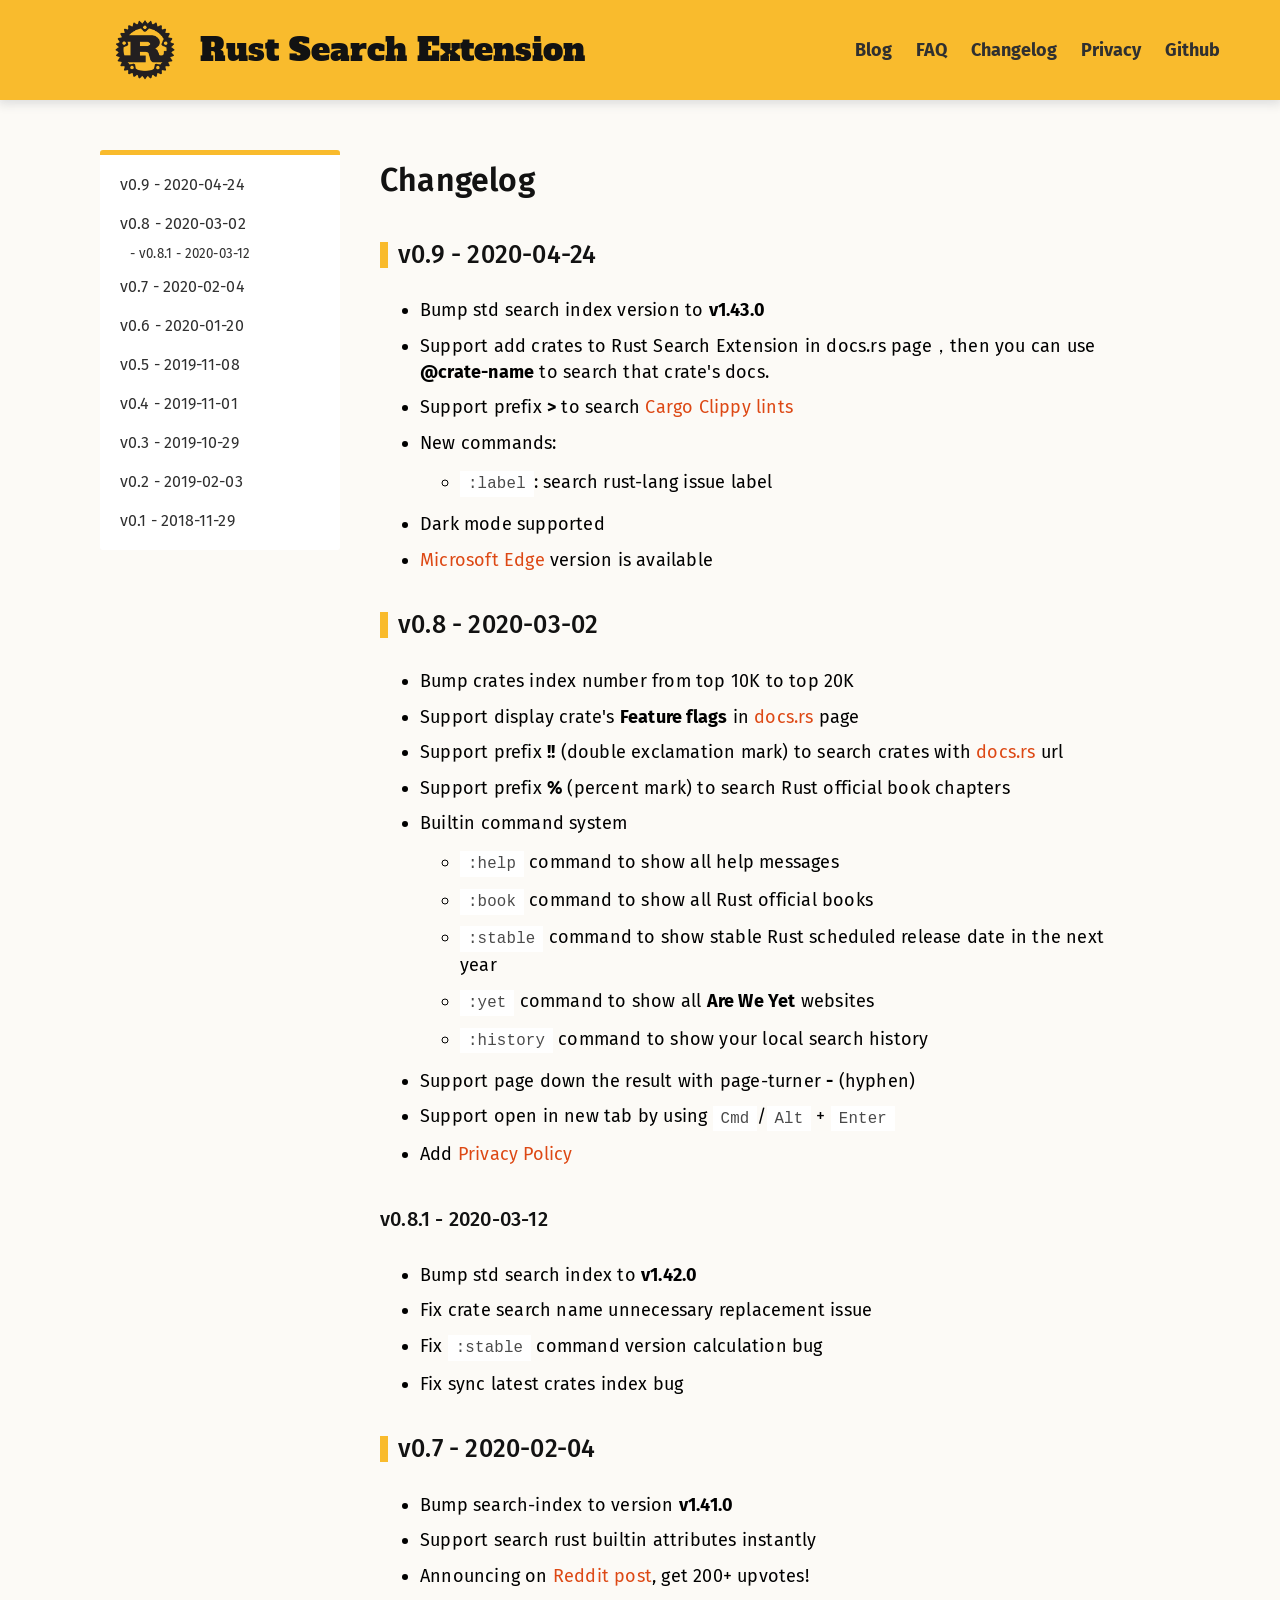
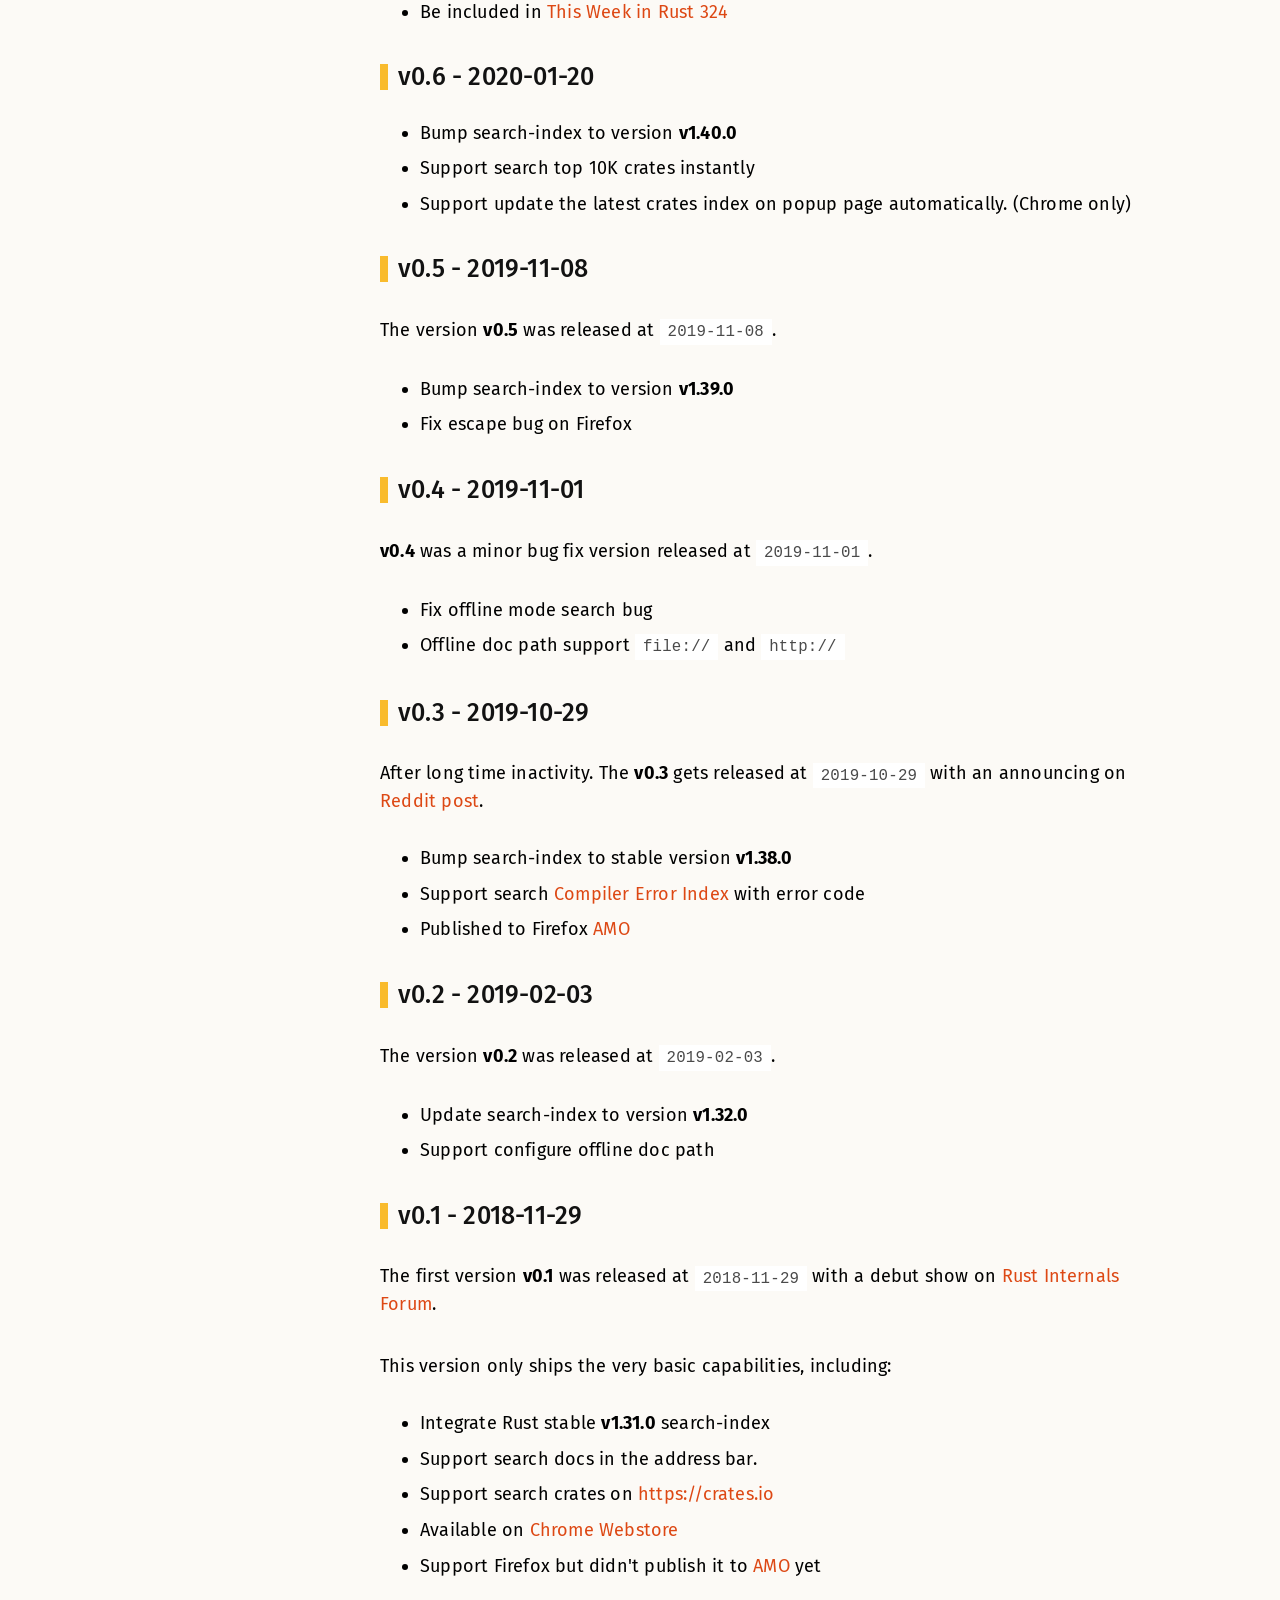
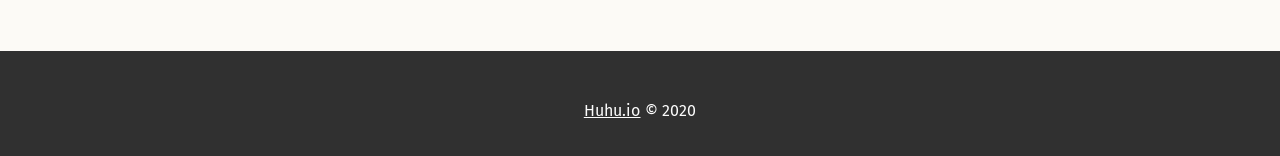
==== changelog/index.html @ d98b853d "Upload latest crates index" ====
<!DOCTYPE html>
<html lang="en">
<head>
    <meta charset="UTF-8">
    <title>Changelog | Rust Search Extension - The ultimate search extension for Rust </title>
    <meta name="viewport" content="width=device-width, initial-scale=1, shrink-to-fit=no">
    <meta name="theme-color" content="#F9BB2D">
    <meta name="description"
          content="Rust Search Extension is a handy browser plugin to help you search Rust docs, crates, builtin attributes, books and error codes, etc instantly.">
    <meta name="keywords"
          content="rust, rust-lang, chrome extension, firefox extension, docs, rust docs, crates, rust attributes, rust books, rust error codes, search">
    <link href="https://fonts.googleapis.com/css?family=Alfa+Slab+One&display=swap" rel="stylesheet">
    <link href="https://fonts.googleapis.com/css?family=Fira+Sans:400,500,600&display=swap" rel="stylesheet">
    <link rel="stylesheet" href="&#x2F;index.css">
</head>
<body>

<header class="box-shadow">
    

<a href="&#x2F;">
    <div class="logo">
        <img src="&#x2F;logo.png" alt="rust-search-extension-logo">
        Rust Search Extension
    </div>
</a>

<nav>
    <a class="nav-item subtitle-text" href="https://blog.huhu.io">Blog</a>
    
    <a class="nav-item subtitle-text" href="&#x2F;faq&#x2F;">FAQ</a>
    
    <a class="nav-item subtitle-text" href="&#x2F;changelog&#x2F;">Changelog</a>
    
    <a class="nav-item subtitle-text" href="&#x2F;privacy&#x2F;">Privacy</a>
    
    <a class="nav-item subtitle-text" href="https://github.com/huhu/rust-search-extension">Github</a>
</nav>

</header>


<main>
    
    <div class="toc">
        <div class="toc-sticky">
        
            
        
        
            
            <div class="toc-item">
                <a class="subtext" href="/changelog/#v0-9-2020-04-24">v0.9 - 2020-04-24</a>
            </div>
                
        
            <div class="toc-item">
                <a class="subtext" href="/changelog/#v0-8-2020-03-02">v0.8 - 2020-03-02</a>
            </div>
                
                
                <div class="toc-item-child">
                    <a class="subtext" href="/changelog/#v0-8-1-2020-03-12"><small>- v0.8.1 - 2020-03-12</small></a>
                </div>
                
            
        
            <div class="toc-item">
                <a class="subtext" href="/changelog/#v0-7-2020-02-04">v0.7 - 2020-02-04</a>
            </div>
                
        
            <div class="toc-item">
                <a class="subtext" href="/changelog/#v0-6-2020-01-20">v0.6 - 2020-01-20</a>
            </div>
                
        
            <div class="toc-item">
                <a class="subtext" href="/changelog/#v0-5-2019-11-08">v0.5 - 2019-11-08</a>
            </div>
                
        
            <div class="toc-item">
                <a class="subtext" href="/changelog/#v0-4-2019-11-01">v0.4 - 2019-11-01</a>
            </div>
                
        
            <div class="toc-item">
                <a class="subtext" href="/changelog/#v0-3-2019-10-29">v0.3 - 2019-10-29</a>
            </div>
                
        
            <div class="toc-item">
                <a class="subtext" href="/changelog/#v0-2-2019-02-03">v0.2 - 2019-02-03</a>
            </div>
                
        
            <div class="toc-item">
                <a class="subtext" href="/changelog/#v0-1-2018-11-29">v0.1 - 2018-11-29</a>
            </div>
                
        
        
        </div>
    </div>
    

    <div class="content text">
        
<div class="heading-text">Changelog</div>
<h1 id="v0-9-2020-04-24">v0.9 - 2020-04-24</h1>
<ul>
<li>Bump std search index version to <strong>v1.43.0</strong></li>
<li>Support add crates to Rust Search Extension in docs.rs page，then you can use <strong>@crate-name</strong> to search that crate's docs. </li>
<li>Support prefix <strong>&gt;</strong> to search <a href="https://rust-lang.github.io/rust-clippy/master/">Cargo Clippy lints</a></li>
<li>New commands:
<ul>
<li><code>:label</code>: search rust-lang issue label</li>
</ul>
</li>
<li>Dark mode supported</li>
<li><a href="https://microsoftedge.microsoft.com/addons/detail/olemfibpaicdoooacpfffccidjjagmoe">Microsoft Edge</a> version is available</li>
</ul>
<h1 id="v0-8-2020-03-02">v0.8 - 2020-03-02</h1>
<ul>
<li>Bump crates index number from top 10K to top 20K</li>
<li>Support display crate's <strong>Feature flags</strong> in <a href="https://docs.rs">docs.rs</a> page</li>
<li>Support prefix <strong>!!</strong> (double exclamation mark) to search crates with <a href="https://docs.rs">docs.rs</a> url</li>
<li>Support prefix <strong>%</strong> (percent mark) to search Rust official book chapters</li>
<li>Builtin command system
<ul>
<li><code>:help</code> command to show all help messages</li>
<li><code>:book</code> command to show all Rust official books</li>
<li><code>:stable</code> command to show stable Rust scheduled release date in the next year</li>
<li><code>:yet</code> command to show all <strong>Are We Yet</strong> websites</li>
<li><code>:history</code> command to show your local search history</li>
</ul>
</li>
<li>Support page down the result with page-turner <strong>-</strong> (hyphen)</li>
<li>Support open in new tab by using <code>Cmd</code>/<code>Alt</code> + <code>Enter</code></li>
<li>Add <a href="/privacy/">Privacy Policy</a></li>
</ul>
<h2 id="v0-8-1-2020-03-12">v0.8.1 - 2020-03-12</h2>
<ul>
<li>Bump std search index to <strong>v1.42.0</strong></li>
<li>Fix crate search name unnecessary replacement issue</li>
<li>Fix <code>:stable</code> command version calculation bug</li>
<li>Fix sync latest crates index bug</li>
</ul>
<h1 id="v0-7-2020-02-04">v0.7 - 2020-02-04</h1>
<ul>
<li>Bump search-index to version <strong>v1.41.0</strong></li>
<li>Support search rust builtin attributes instantly</li>
<li>Announcing on <a href="https://www.reddit.com/r/rust/comments/eymfxu/announcing_rustsearchextension_v07_search_std/">Reddit post</a>, get 200+ upvotes!</li>
<li>Be included in <a href="https://this-week-in-rust.org/blog/2020/02/04/this-week-in-rust-324/">This Week in Rust 324</a></li>
</ul>
<h1 id="v0-6-2020-01-20">v0.6 - 2020-01-20</h1>
<ul>
<li>Bump search-index to version <strong>v1.40.0</strong></li>
<li>Support search top 10K crates instantly</li>
<li>Support update the latest crates index on popup page automatically. (Chrome only)</li>
</ul>
<h1 id="v0-5-2019-11-08">v0.5 - 2019-11-08</h1>
<p>The version <strong>v0.5</strong> was released at <code>2019-11-08</code>.</p>
<ul>
<li>Bump search-index to version <strong>v1.39.0</strong></li>
<li>Fix escape bug on Firefox</li>
</ul>
<h1 id="v0-4-2019-11-01">v0.4 - 2019-11-01</h1>
<p><strong>v0.4</strong> was a minor bug fix version released at <code>2019-11-01</code>.</p>
<ul>
<li>Fix offline mode search bug</li>
<li>Offline doc path support <code>file://</code> and <code>http://</code> </li>
</ul>
<h1 id="v0-3-2019-10-29">v0.3 - 2019-10-29</h1>
<p>After long time inactivity. The <strong>v0.3</strong> gets released at <code>2019-10-29</code> with an announcing on <a href="https://www.reddit.com/r/rust/comments/dp1ru6/i_published_a_handy_chromefirefox_extension_to/">Reddit post</a>.</p>
<ul>
<li>Bump search-index to stable version <strong>v1.38.0</strong></li>
<li>Support search <a href="https://doc.rust-lang.org/error-index.html">Compiler Error Index</a> with error code</li>
<li>Published to Firefox <a href="https://addons.mozilla.org/en-US/firefox/addon/rust-search-extension/">AMO</a></li>
</ul>
<h1 id="v0-2-2019-02-03">v0.2 - 2019-02-03</h1>
<p>The version <strong>v0.2</strong> was released at <code>2019-02-03</code>.</p>
<ul>
<li>Update search-index to version <strong>v1.32.0</strong></li>
<li>Support configure offline doc path</li>
</ul>
<h1 id="v0-1-2018-11-29">v0.1 - 2018-11-29</h1>
<p>The first version <strong>v0.1</strong> was released at <code>2018-11-29</code> with a debut show on <a href="https://internals.rust-lang.org/t/a-handy-browser-extension-to-search-crates-and-official-docs-in-address-bar-omnibox/8920">Rust Internals Forum</a>.</p>
<p>This version only ships the very basic capabilities, including:</p>
<ul>
<li>Integrate Rust stable <strong>v1.31.0</strong> search-index</li>
<li>Support search docs in the address bar.</li>
<li>Support search crates on <a href="https://crates.io">https://crates.io</a></li>
<li>Available on <a href="https://chrome.google.com/webstore/detail/rust-search-extension/ennpfpdlaclocpomkiablnmbppdnlhoh">Chrome Webstore</a></li>
<li>Support Firefox but didn't publish it to <a href="https://addons.mozilla.org/">AMO</a> yet</li>
</ul>


    </div>

</main>

<footer>
    <small class="subtext">
        <a href="https://huhu.io">Huhu.io</a> © 2020
    </small>
</footer>
</body>
</html>
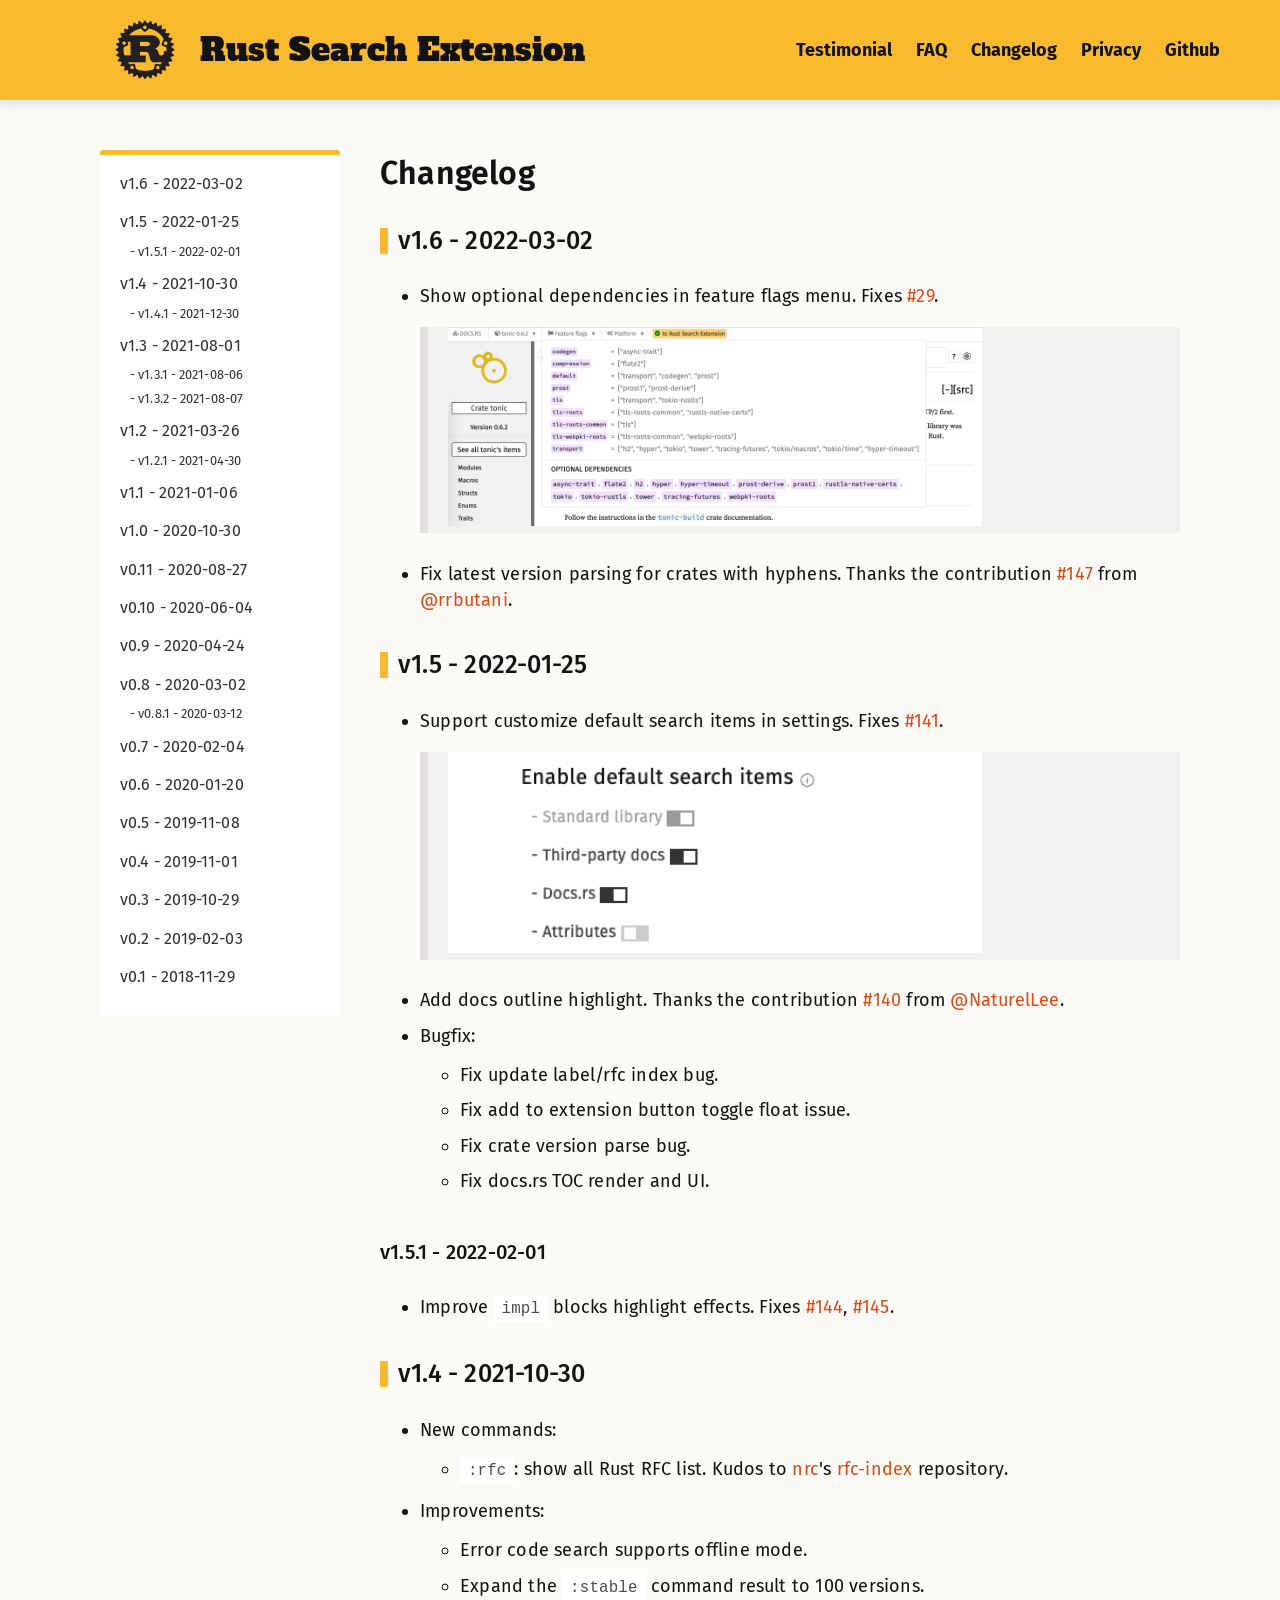
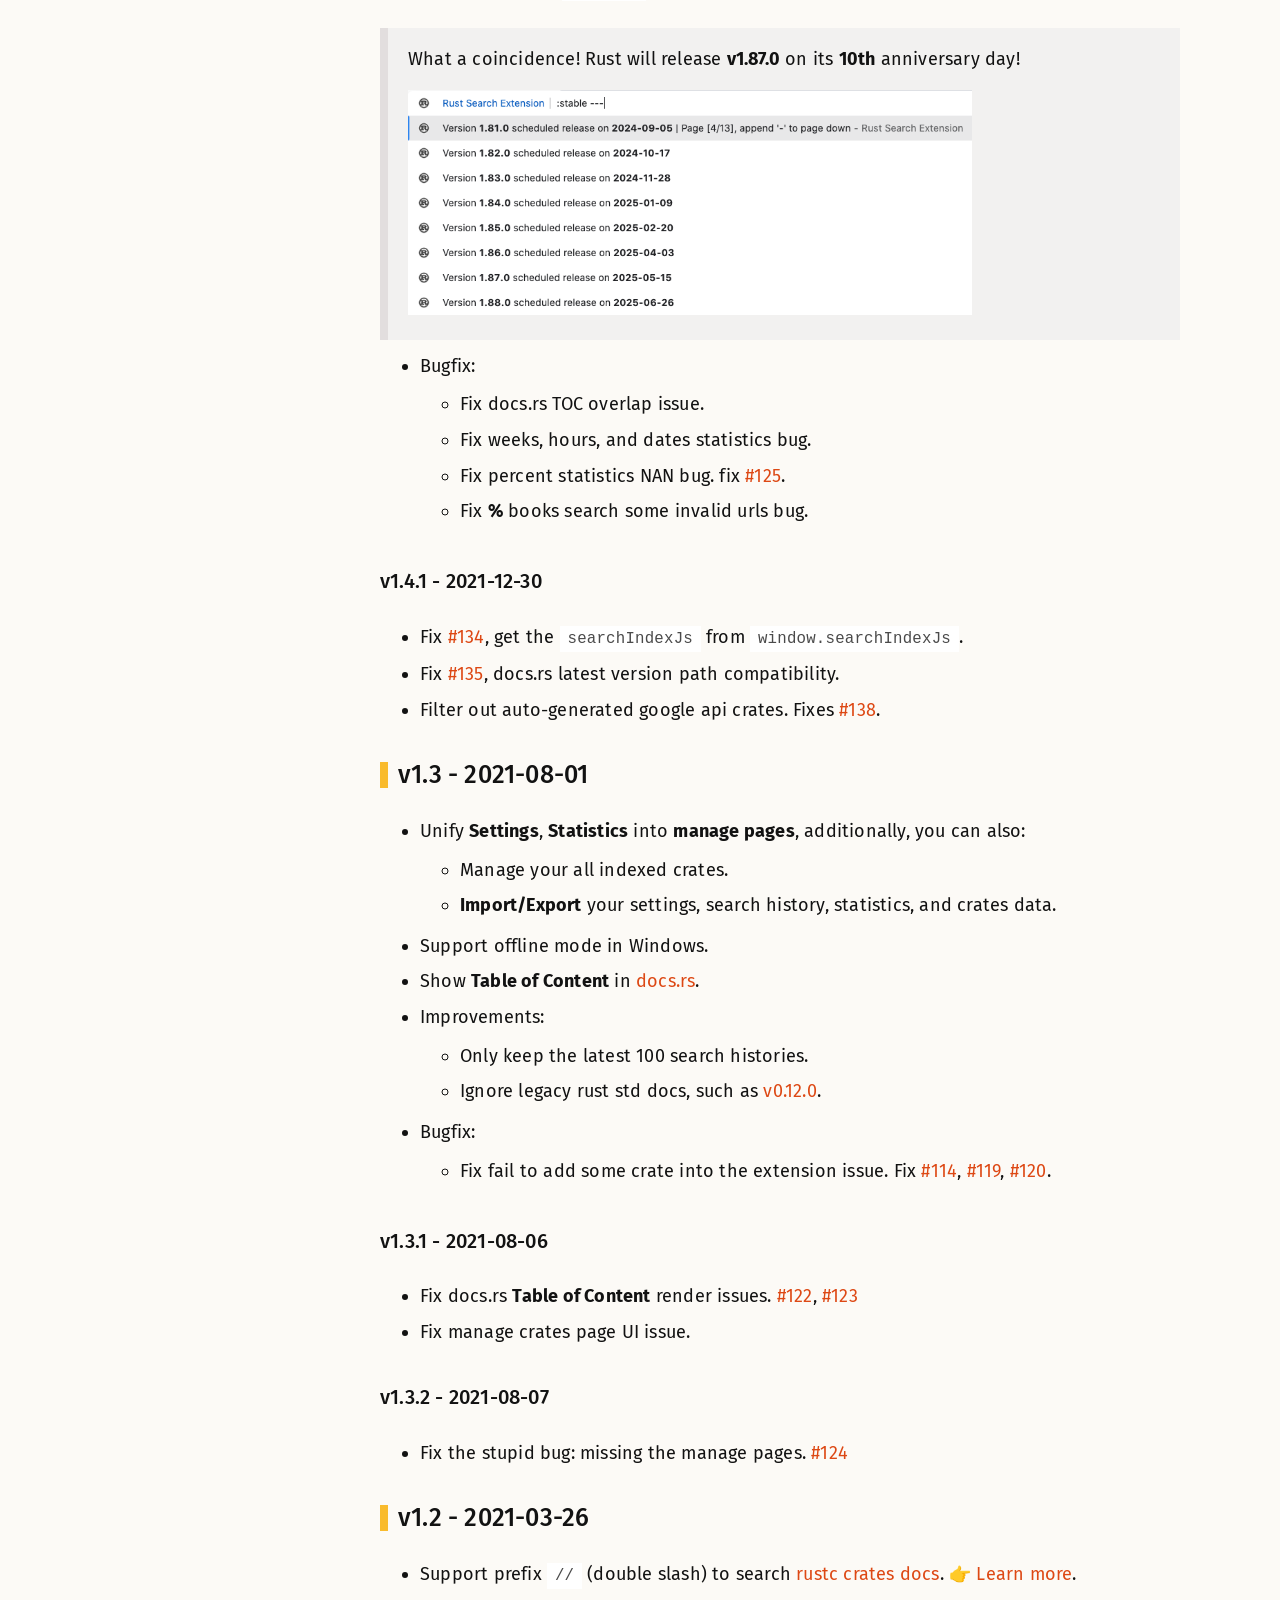
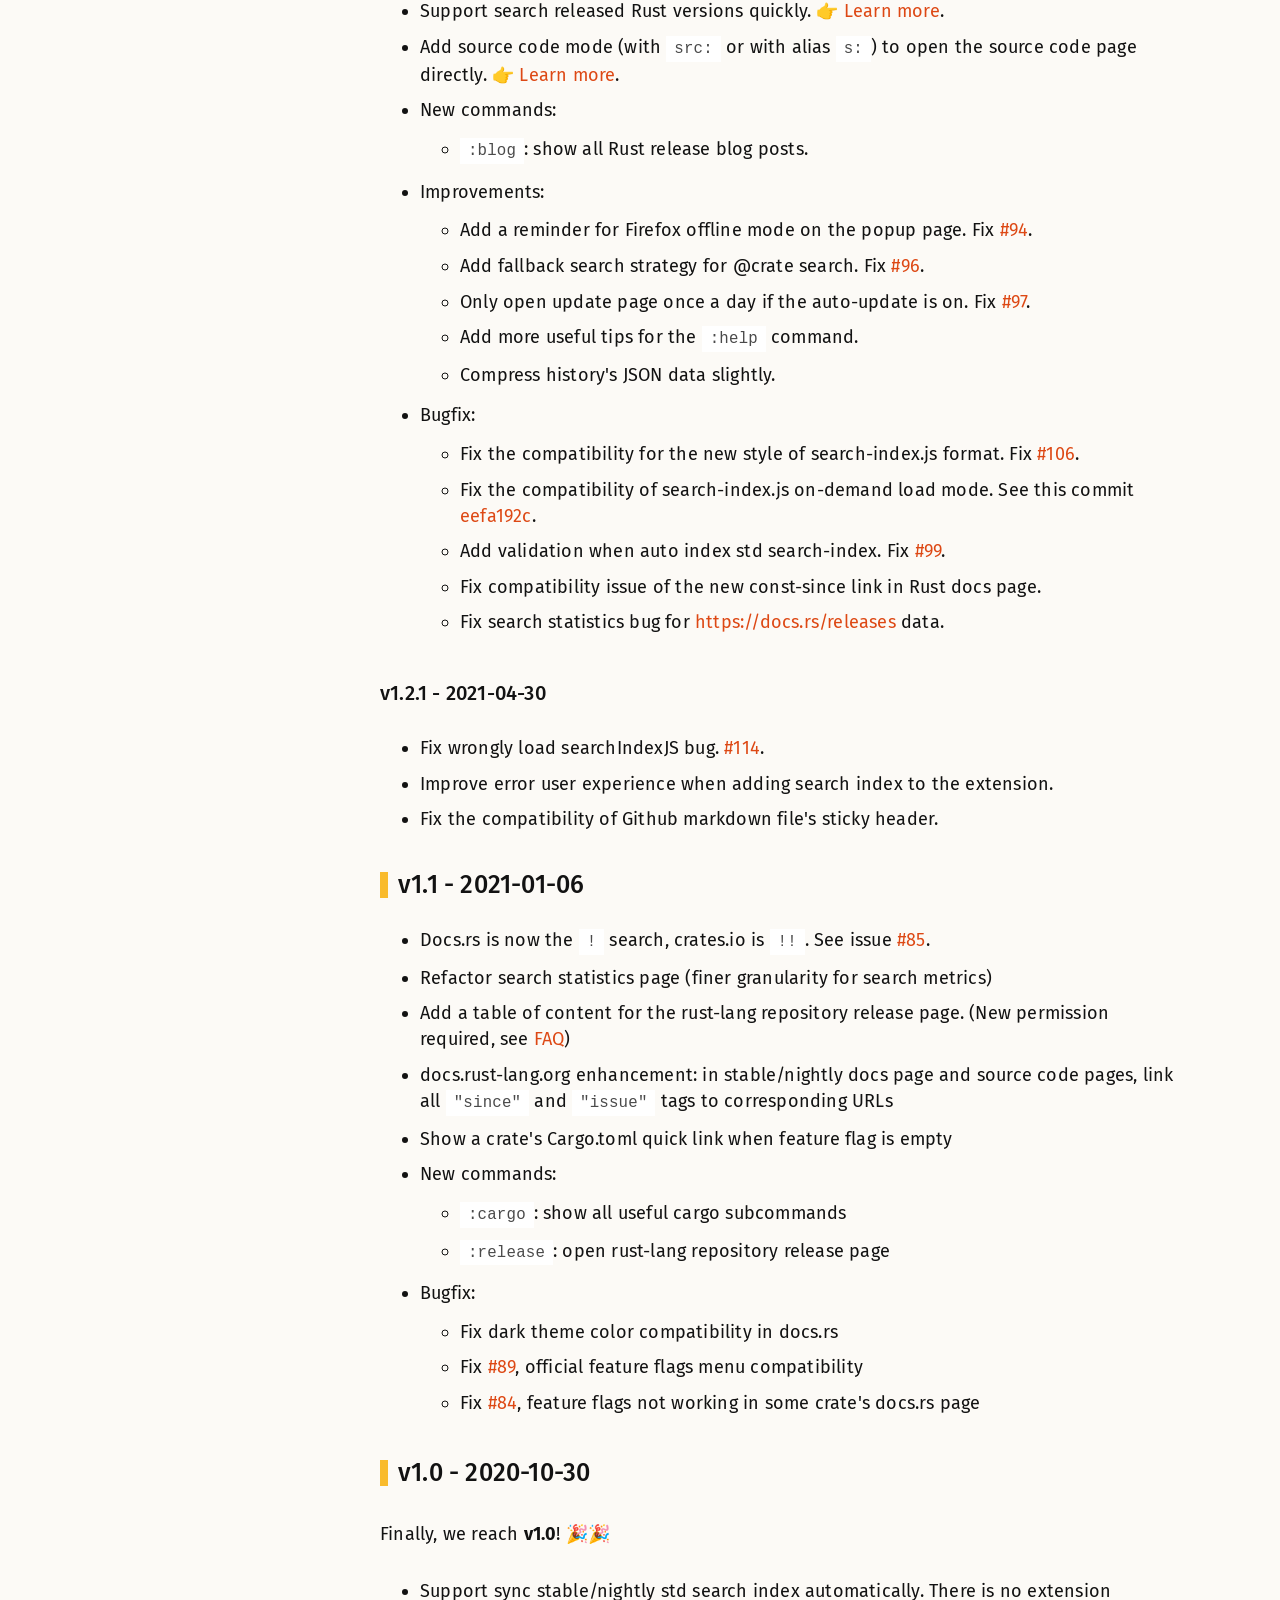
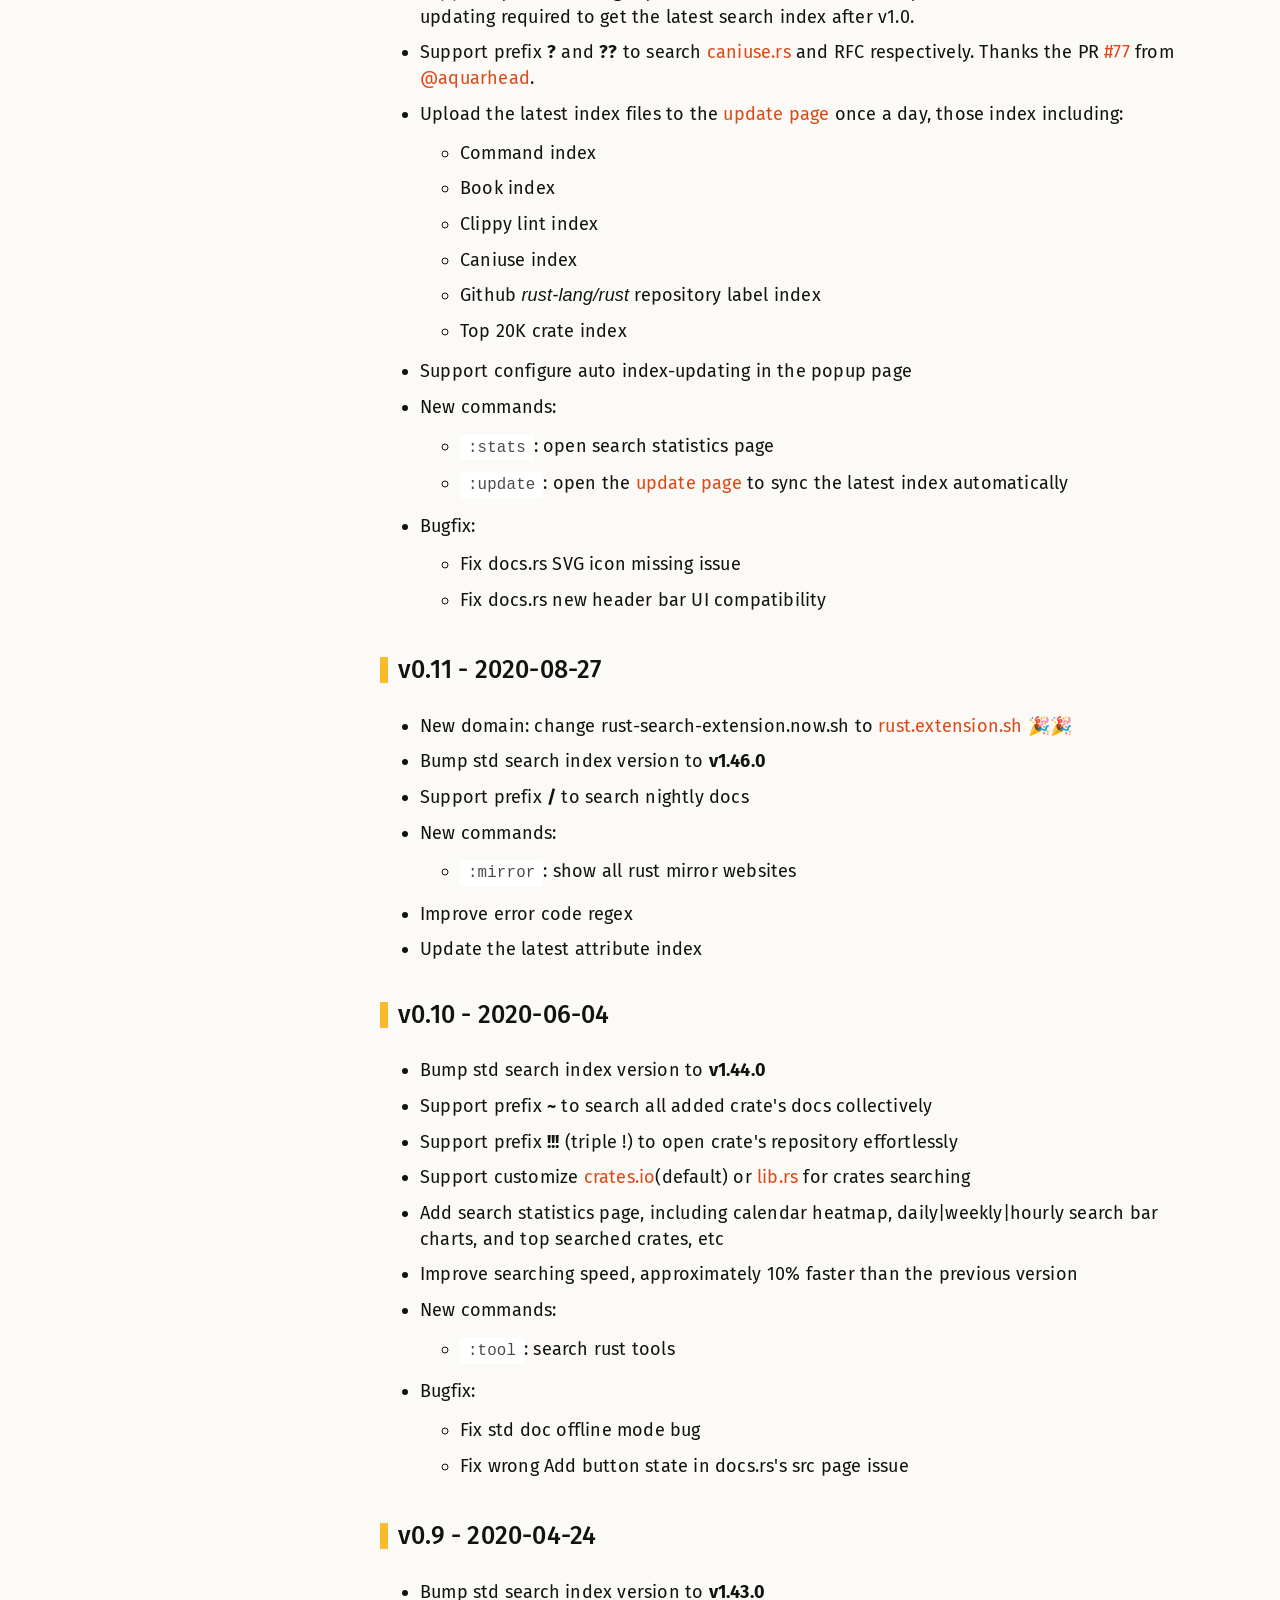
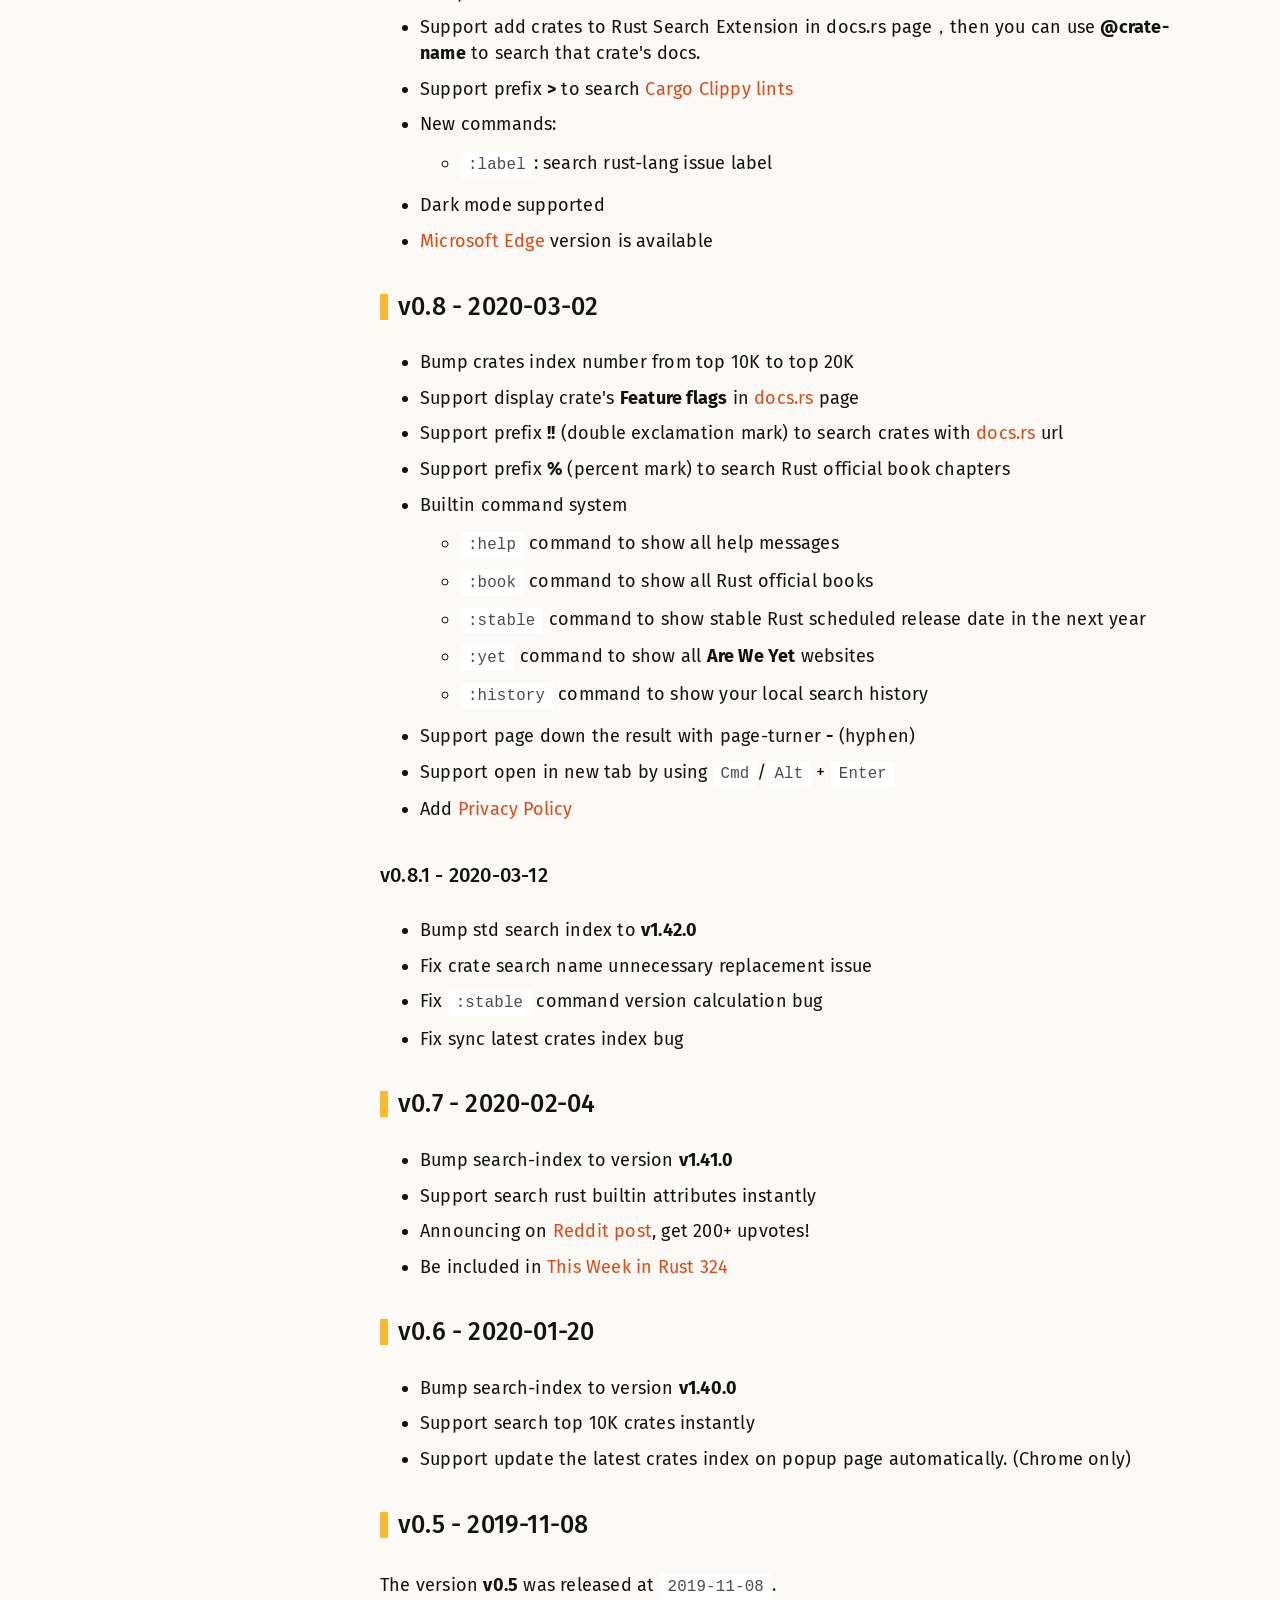
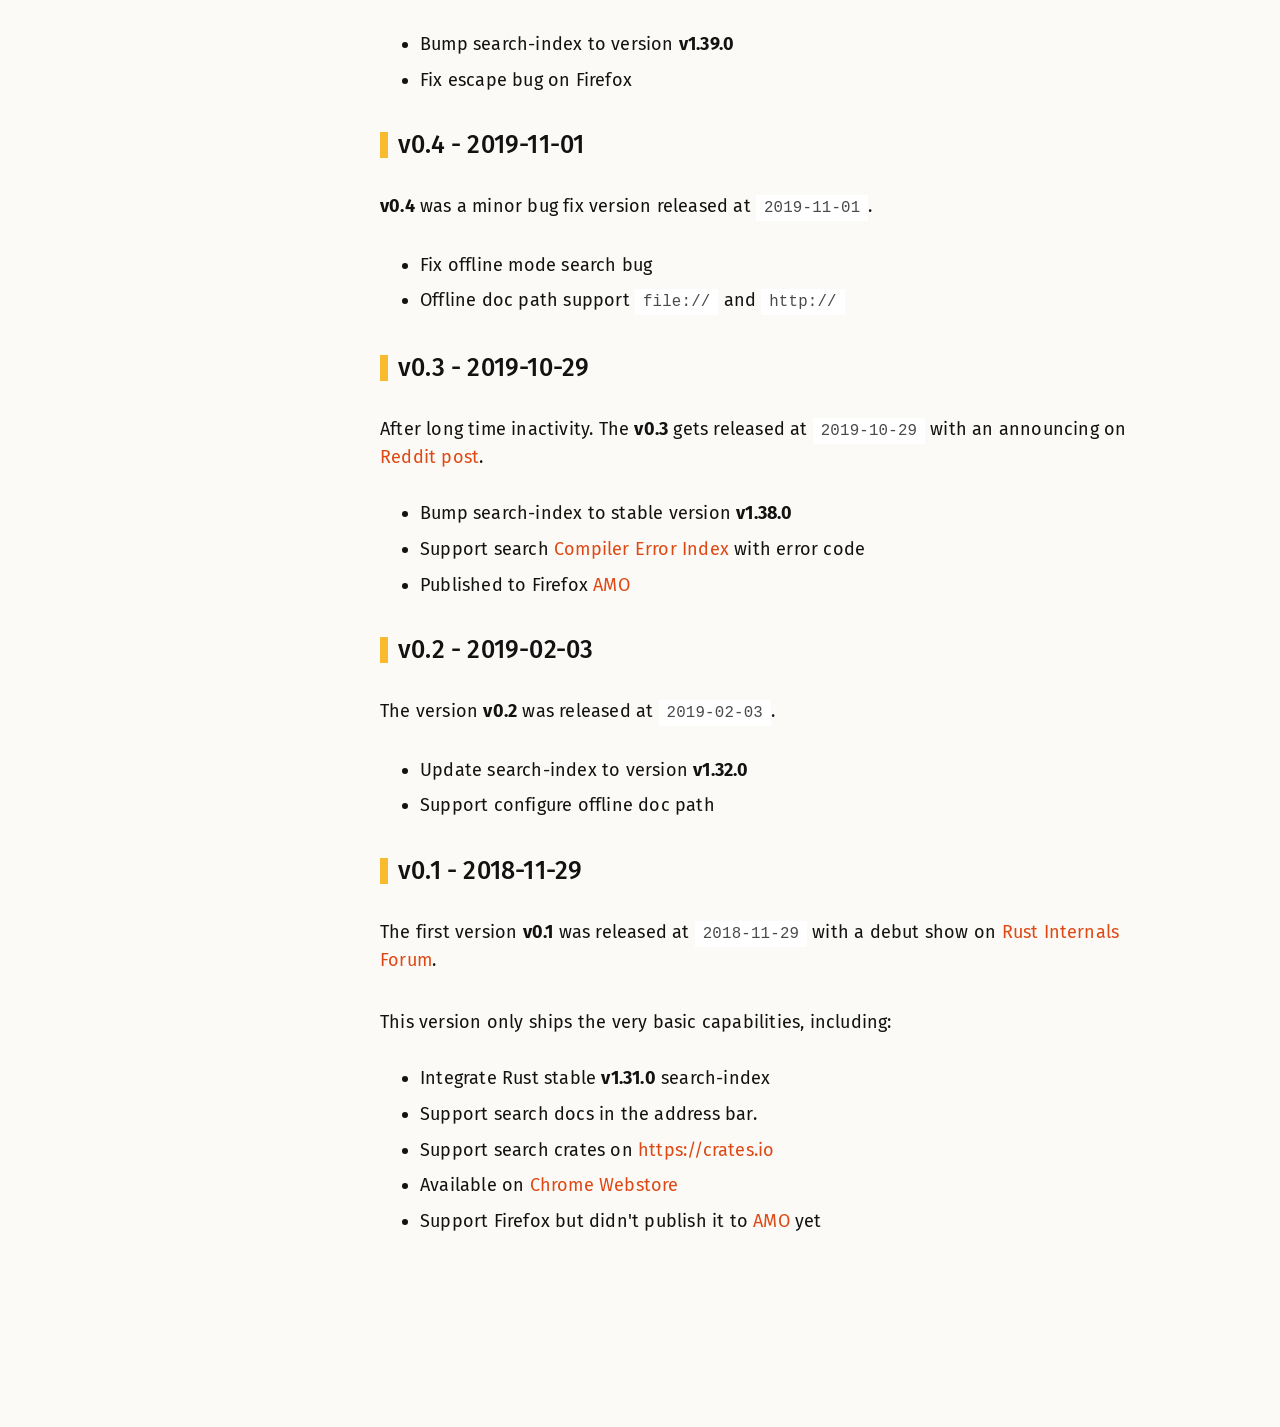
==== commit f4d53424: "Upload latest crates index" ====
--- a/changelog/index.html
+++ b/changelog/index.html
@@ -1,32 +1,75 @@
 <!DOCTYPE html>
 <html lang="en">
+
 <head>
     <meta charset="UTF-8">
     <title>Changelog | Rust Search Extension - The ultimate search extension for Rust </title>
     <meta name="viewport" content="width=device-width, initial-scale=1, shrink-to-fit=no">
-    <meta name="theme-color" content="#F9BB2D">
-    <meta name="description"
-          content="Rust Search Extension is a handy browser plugin to help you search Rust docs, crates, builtin attributes, books and error codes, etc instantly.">
-    <meta name="keywords"
-          content="rust, rust-lang, chrome extension, firefox extension, docs, rust docs, crates, rust attributes, rust books, rust error codes, search">
+    
+    <link rel="icon" type="image/png" href="/favicon.ico">
+    
+    <style>
+    :root {
+        /* Primary theme color */
+        --primary-color: #F9BB2D;
+        /* Primary theme text color */
+        --primary-text-color: #121212;
+        /* Primary theme link color */
+        --primary-link-color: #dd4814;
+        /* Secondary color: the background body color*/
+        --secondary-color: #fcfaf6;
+        --secondary-text-color: #303030;
+        --toc-highlight-text-color: #d46e13;
+    }
+</style>
     <link href="https://fonts.googleapis.com/css?family=Alfa+Slab+One&display=swap" rel="stylesheet">
     <link href="https://fonts.googleapis.com/css?family=Fira+Sans:400,500,600&display=swap" rel="stylesheet">
-    <link rel="stylesheet" href="&#x2F;index.css">
+    <link rel="stylesheet" href="/normalize.css">
+    <link rel="stylesheet" href="/juice.css">
+    
+<meta name="keywords"
+      content="rust, rust-lang, crates, cargo, docs, crates.io, docs.rs, search extension">
+<meta itemprop="name"
+      content="Rust Search Extension: The ultimate search extension for Rust">
+<meta itemprop="description"
+      content="Search docs, crates, builtin attributes, official books, and error codes, etc in your address bar instantly.">
+<meta itemprop="image" content="https://rust.extension.sh/banner.png">
+
+<meta property="og:url" content="https://rust.extension.sh">
+<meta property="og:type" content="website">
+<meta property="og:title"
+      content="Rust Search Extension: The ultimate search extension for Rust">
+<meta property="og:description"
+      content="Search docs, crates, builtin attributes, official books, and error codes, etc in your address bar instantly.">
+<meta property="og:image" content="https://rust.extension.sh/banner.png">
+
+<meta name="twitter:card" content="summary_large_image">
+<meta name="twitter:site" content="@_huhuio">
+<meta name="twitter:creator" content="@_huhuio">
+<meta name="twitter:title"
+      content="Rust Search Extension: The ultimate search extension for Rust">
+<meta name="twitter:description"
+      content="Search docs, crates, builtin attributes, official books, and error codes, etc in your address bar instantly.">
+<meta name="twitter:image" content="https://rust.extension.sh/banner.png">
+<link rel="stylesheet" href="/index.css">
+
 </head>
+
 <body>
-
+    
 <header class="box-shadow">
     
 
 <a href="&#x2F;">
     <div class="logo">
-        <img src="&#x2F;logo.png" alt="rust-search-extension-logo">
+        <img src="/logo.png" alt="logo">
         Rust Search Extension
     </div>
 </a>
 
 <nav>
-    <a class="nav-item subtitle-text" href="https://blog.huhu.io">Blog</a>
+    
+    <a class="nav-item subtitle-text" href="&#x2F;testimonial&#x2F;">Testimonial</a>
     
     <a class="nav-item subtitle-text" href="&#x2F;faq&#x2F;">FAQ</a>
     
@@ -34,80 +77,370 @@
     
     <a class="nav-item subtitle-text" href="&#x2F;privacy&#x2F;">Privacy</a>
     
-    <a class="nav-item subtitle-text" href="https://github.com/huhu/rust-search-extension">Github</a>
+    
+        
+        <a class="nav-item subtitle-text" href="https:&#x2F;&#x2F;github.com&#x2F;huhu&#x2F;rust-search-extension">Github</a>
+        
+    
 </nav>
 
 </header>
 
 
-<main>
-    
-    <div class="toc">
-        <div class="toc-sticky">
-        
-            
-        
-        
-            
-            <div class="toc-item">
-                <a class="subtext" href="/changelog/#v0-9-2020-04-24">v0.9 - 2020-04-24</a>
-            </div>
-                
-        
-            <div class="toc-item">
-                <a class="subtext" href="/changelog/#v0-8-2020-03-02">v0.8 - 2020-03-02</a>
-            </div>
+    <main>
+        
+        
+        
+        
+        
+        <div class="toc">
+            <div class="toc-sticky">
+                
+                <div class="toc-item">
+                    <a class="subtext" href="/changelog/#v1-6-2022-03-02">v1.6 - 2022-03-02</a>
+                </div>
+                
+                
+                <div class="toc-item">
+                    <a class="subtext" href="/changelog/#v1-5-2022-01-25">v1.5 - 2022-01-25</a>
+                </div>
+                
+                
+                <div class="toc-item-child">
+                    <a class="subtext" href="/changelog/#v1-5-1-2022-02-01"><small>- v1.5.1 - 2022-02-01</small></a>
+                </div>
+                
+                
+                
+                <div class="toc-item">
+                    <a class="subtext" href="/changelog/#v1-4-2021-10-30">v1.4 - 2021-10-30</a>
+                </div>
+                
+                
+                <div class="toc-item-child">
+                    <a class="subtext" href="/changelog/#v1-4-1-2021-12-30"><small>- v1.4.1 - 2021-12-30</small></a>
+                </div>
+                
+                
+                
+                <div class="toc-item">
+                    <a class="subtext" href="/changelog/#v1-3-2021-08-01">v1.3 - 2021-08-01</a>
+                </div>
+                
+                
+                <div class="toc-item-child">
+                    <a class="subtext" href="/changelog/#v1-3-1-2021-08-06"><small>- v1.3.1 - 2021-08-06</small></a>
+                </div>
+                
+                <div class="toc-item-child">
+                    <a class="subtext" href="/changelog/#v1-3-2-2021-08-07"><small>- v1.3.2 - 2021-08-07</small></a>
+                </div>
+                
+                
+                
+                <div class="toc-item">
+                    <a class="subtext" href="/changelog/#v1-2-2021-03-26">v1.2 - 2021-03-26</a>
+                </div>
+                
+                
+                <div class="toc-item-child">
+                    <a class="subtext" href="/changelog/#v1-2-1-2021-04-30"><small>- v1.2.1 - 2021-04-30</small></a>
+                </div>
+                
+                
+                
+                <div class="toc-item">
+                    <a class="subtext" href="/changelog/#v1-1-2021-01-06">v1.1 - 2021-01-06</a>
+                </div>
+                
+                
+                <div class="toc-item">
+                    <a class="subtext" href="/changelog/#v1-0-2020-10-30">v1.0 - 2020-10-30</a>
+                </div>
+                
+                
+                <div class="toc-item">
+                    <a class="subtext" href="/changelog/#v0-11-2020-08-27">v0.11 - 2020-08-27</a>
+                </div>
+                
+                
+                <div class="toc-item">
+                    <a class="subtext" href="/changelog/#v0-10-2020-06-04">v0.10 - 2020-06-04</a>
+                </div>
+                
+                
+                <div class="toc-item">
+                    <a class="subtext" href="/changelog/#v0-9-2020-04-24">v0.9 - 2020-04-24</a>
+                </div>
+                
+                
+                <div class="toc-item">
+                    <a class="subtext" href="/changelog/#v0-8-2020-03-02">v0.8 - 2020-03-02</a>
+                </div>
                 
                 
                 <div class="toc-item-child">
                     <a class="subtext" href="/changelog/#v0-8-1-2020-03-12"><small>- v0.8.1 - 2020-03-12</small></a>
                 </div>
                 
+                
+                
+                <div class="toc-item">
+                    <a class="subtext" href="/changelog/#v0-7-2020-02-04">v0.7 - 2020-02-04</a>
+                </div>
+                
+                
+                <div class="toc-item">
+                    <a class="subtext" href="/changelog/#v0-6-2020-01-20">v0.6 - 2020-01-20</a>
+                </div>
+                
+                
+                <div class="toc-item">
+                    <a class="subtext" href="/changelog/#v0-5-2019-11-08">v0.5 - 2019-11-08</a>
+                </div>
+                
+                
+                <div class="toc-item">
+                    <a class="subtext" href="/changelog/#v0-4-2019-11-01">v0.4 - 2019-11-01</a>
+                </div>
+                
+                
+                <div class="toc-item">
+                    <a class="subtext" href="/changelog/#v0-3-2019-10-29">v0.3 - 2019-10-29</a>
+                </div>
+                
+                
+                <div class="toc-item">
+                    <a class="subtext" href="/changelog/#v0-2-2019-02-03">v0.2 - 2019-02-03</a>
+                </div>
+                
+                
+                <div class="toc-item">
+                    <a class="subtext" href="/changelog/#v0-1-2018-11-29">v0.1 - 2018-11-29</a>
+                </div>
+                
+                
+            </div>
+        </div>
+        
+        
+
+        <div class="content text">
             
-        
-            <div class="toc-item">
-                <a class="subtext" href="/changelog/#v0-7-2020-02-04">v0.7 - 2020-02-04</a>
-            </div>
-                
-        
-            <div class="toc-item">
-                <a class="subtext" href="/changelog/#v0-6-2020-01-20">v0.6 - 2020-01-20</a>
-            </div>
-                
-        
-            <div class="toc-item">
-                <a class="subtext" href="/changelog/#v0-5-2019-11-08">v0.5 - 2019-11-08</a>
-            </div>
-                
-        
-            <div class="toc-item">
-                <a class="subtext" href="/changelog/#v0-4-2019-11-01">v0.4 - 2019-11-01</a>
-            </div>
-                
-        
-            <div class="toc-item">
-                <a class="subtext" href="/changelog/#v0-3-2019-10-29">v0.3 - 2019-10-29</a>
-            </div>
-                
-        
-            <div class="toc-item">
-                <a class="subtext" href="/changelog/#v0-2-2019-02-03">v0.2 - 2019-02-03</a>
-            </div>
-                
-        
-            <div class="toc-item">
-                <a class="subtext" href="/changelog/#v0-1-2018-11-29">v0.1 - 2018-11-29</a>
-            </div>
-                
-        
-        
-        </div>
-    </div>
-    
-
-    <div class="content text">
-        
 <div class="heading-text">Changelog</div>
+<h1 id="v1-6-2022-03-02">v1.6 - 2022-03-02</h1>
+<ul>
+<li>Show optional dependencies in feature flags menu. Fixes <a href="https:&#x2F;&#x2F;github.com&#x2F;huhu&#x2F;rust-search-extension/issues/29">#29</a>.
+<blockquote>
+<p><img src="/optional-dependencies.png" alt="" /></p>
+</blockquote>
+</li>
+<li>Fix latest version parsing for crates with hyphens. Thanks the contribution <a href="https:&#x2F;&#x2F;github.com&#x2F;huhu&#x2F;rust-search-extension/issues/147">#147</a> from <a href="https://github.com/rrbutani">@rrbutani</a>.</li>
+</ul>
+<h1 id="v1-5-2022-01-25">v1.5 - 2022-01-25</h1>
+<ul>
+<li>Support customize default search items in settings. Fixes <a href="https:&#x2F;&#x2F;github.com&#x2F;huhu&#x2F;rust-search-extension/issues/141">#141</a>.
+<blockquote>
+<p><img src="/configure-default-search.png" alt="" /></p>
+</blockquote>
+</li>
+<li>Add docs outline highlight. Thanks the contribution <a href="https:&#x2F;&#x2F;github.com&#x2F;huhu&#x2F;rust-search-extension/issues/140">#140</a> from <a href="https://github.com/NaturelLee">@NaturelLee</a>.</li>
+<li>Bugfix:
+<ul>
+<li>Fix update label/rfc index bug.</li>
+<li>Fix add to extension button toggle float issue.</li>
+<li>Fix crate version parse bug.</li>
+<li>Fix docs.rs TOC render and UI.</li>
+</ul>
+</li>
+</ul>
+<h2 id="v1-5-1-2022-02-01">v1.5.1 - 2022-02-01</h2>
+<ul>
+<li>Improve <code>impl</code> blocks highlight effects. Fixes <a href="https:&#x2F;&#x2F;github.com&#x2F;huhu&#x2F;rust-search-extension/issues/144">#144</a>, <a href="https:&#x2F;&#x2F;github.com&#x2F;huhu&#x2F;rust-search-extension/issues/145">#145</a>.</li>
+</ul>
+<h1 id="v1-4-2021-10-30">v1.4 - 2021-10-30</h1>
+<ul>
+<li>New commands:
+<ul>
+<li><code>:rfc</code>: show all Rust RFC list. Kudos to <a href="https://github.com/nrc">nrc</a>'s <a href="https://github.com/nrc/rfc-index">rfc-index</a> repository.</li>
+</ul>
+</li>
+<li>Improvements:
+<ul>
+<li>Error code search supports offline mode.</li>
+<li>Expand the <code>:stable</code> command result to 100 versions.</li>
+</ul>
+</li>
+</ul>
+<blockquote>
+<p>What a coincidence! Rust will release <strong>v1.87.0</strong> on its <strong>10th</strong> anniversary day!</p>
+<p><img src="/stable-command.png" alt="" /></p>
+</blockquote>
+<ul>
+<li>Bugfix:
+<ul>
+<li>Fix docs.rs TOC overlap issue.</li>
+<li>Fix weeks, hours, and dates statistics bug.</li>
+<li>Fix percent statistics NAN bug. fix <a href="https:&#x2F;&#x2F;github.com&#x2F;huhu&#x2F;rust-search-extension/issues/125">#125</a>.</li>
+<li>Fix <strong>%</strong> books search some invalid urls bug.</li>
+</ul>
+</li>
+</ul>
+<h2 id="v1-4-1-2021-12-30">v1.4.1 - 2021-12-30</h2>
+<ul>
+<li>Fix <a href="https:&#x2F;&#x2F;github.com&#x2F;huhu&#x2F;rust-search-extension/issues/134">#134</a>, get the <code>searchIndexJs</code> from <code>window.searchIndexJs</code>.</li>
+<li>Fix <a href="https:&#x2F;&#x2F;github.com&#x2F;huhu&#x2F;rust-search-extension/issues/135">#135</a>, docs.rs latest version path compatibility.</li>
+<li>Filter out auto-generated google api crates. Fixes <a href="https:&#x2F;&#x2F;github.com&#x2F;huhu&#x2F;rust-search-extension/issues/138">#138</a>.</li>
+</ul>
+<h1 id="v1-3-2021-08-01">v1.3 - 2021-08-01</h1>
+<ul>
+<li>Unify <strong>Settings</strong>, <strong>Statistics</strong> into <strong>manage pages</strong>, additionally, you can also:
+<ul>
+<li>Manage your all indexed crates.</li>
+<li><strong>Import/Export</strong> your settings, search history, statistics, and crates data.</li>
+</ul>
+</li>
+<li>Support offline mode in Windows.</li>
+<li>Show <strong>Table of Content</strong> in <a href="https://docs.rs">docs.rs</a>.</li>
+<li>Improvements:
+<ul>
+<li>Only keep the latest 100 search histories.</li>
+<li>Ignore legacy rust std docs, such as <a href="https://doc.rust-lang.org/0.12.0/std/index.html">v0.12.0</a>.</li>
+</ul>
+</li>
+<li>Bugfix:
+<ul>
+<li>Fix fail to add some crate into the extension issue. Fix <a href="https:&#x2F;&#x2F;github.com&#x2F;huhu&#x2F;rust-search-extension/issues/114">#114</a>, <a href="https:&#x2F;&#x2F;github.com&#x2F;huhu&#x2F;rust-search-extension/issues/119">#119</a>, <a href="https:&#x2F;&#x2F;github.com&#x2F;huhu&#x2F;rust-search-extension/issues/120">#120</a>.</li>
+</ul>
+</li>
+</ul>
+<h2 id="v1-3-1-2021-08-06">v1.3.1 - 2021-08-06</h2>
+<ul>
+<li>Fix docs.rs <strong>Table of Content</strong> render issues. <a href="https:&#x2F;&#x2F;github.com&#x2F;huhu&#x2F;rust-search-extension/issues/122">#122</a>, <a href="https:&#x2F;&#x2F;github.com&#x2F;huhu&#x2F;rust-search-extension/issues/123">#123</a></li>
+<li>Fix manage crates page UI issue.</li>
+</ul>
+<h2 id="v1-3-2-2021-08-07">v1.3.2 - 2021-08-07</h2>
+<ul>
+<li>Fix the stupid bug: missing the manage pages. <a href="https:&#x2F;&#x2F;github.com&#x2F;huhu&#x2F;rust-search-extension/issues/124">#124</a></li>
+</ul>
+<h1 id="v1-2-2021-03-26">v1.2 - 2021-03-26</h1>
+<ul>
+<li>Support prefix <code>//</code> (double slash) to search <a href="https://doc.rust-lang.org/nightly/nightly-rustc/">rustc crates docs</a>. 👉 <a href="/#search-rustc-docs">Learn more</a>.</li>
+<li>Support search released Rust versions quickly. 👉 <a href="/#search-rust-version">Learn more</a>.</li>
+<li>Add source code mode (with <code>src:</code> or with alias <code>s:</code>) to open the source code page directly. 👉 <a href="/#source-code-mode">Learn more</a>.</li>
+<li>New commands:
+<ul>
+<li><code>:blog</code>: show all Rust release blog posts.</li>
+</ul>
+</li>
+<li>Improvements:
+<ul>
+<li>Add a reminder for Firefox offline mode on the popup page. Fix <a href="https:&#x2F;&#x2F;github.com&#x2F;huhu&#x2F;rust-search-extension/issues/94">#94</a>.</li>
+<li>Add fallback search strategy for @crate search. Fix <a href="https:&#x2F;&#x2F;github.com&#x2F;huhu&#x2F;rust-search-extension/issues/96">#96</a>.</li>
+<li>Only open update page once a day if the auto-update is on. Fix <a href="https:&#x2F;&#x2F;github.com&#x2F;huhu&#x2F;rust-search-extension/issues/97">#97</a>.</li>
+<li>Add more useful tips for the <code>:help</code> command.</li>
+<li>Compress history's JSON data slightly.</li>
+</ul>
+</li>
+<li>Bugfix:
+<ul>
+<li>Fix the compatibility for the new style of search-index.js format. Fix <a href="https:&#x2F;&#x2F;github.com&#x2F;huhu&#x2F;rust-search-extension/issues/106">#106</a>.</li>
+<li>Fix the compatibility of search-index.js on-demand load mode. See this commit <a href="https://github.com/huhu/rust-search-extension/commit/eefa192c90450ac6340c3eedf2ad6c9cf1dc7f13">eefa192c</a>.</li>
+<li>Add validation when auto index std search-index. Fix <a href="https:&#x2F;&#x2F;github.com&#x2F;huhu&#x2F;rust-search-extension/issues/99">#99</a>.</li>
+<li>Fix compatibility issue of the new const-since link in Rust docs page.</li>
+<li>Fix search statistics bug for <a href="https://docs.rs/releases">https://docs.rs/releases</a> data.</li>
+</ul>
+</li>
+</ul>
+<h2 id="v1-2-1-2021-04-30">v1.2.1 - 2021-04-30</h2>
+<ul>
+<li>Fix wrongly load searchIndexJS bug. <a href="https:&#x2F;&#x2F;github.com&#x2F;huhu&#x2F;rust-search-extension/issues/114">#114</a>.</li>
+<li>Improve error user experience when adding search index to the extension.</li>
+<li>Fix the compatibility of Github markdown file's sticky header.</li>
+</ul>
+<h1 id="v1-1-2021-01-06">v1.1 - 2021-01-06</h1>
+<ul>
+<li>Docs.rs is now the <code>!</code> search, crates.io is <code>!!</code>. See issue <a href="https:&#x2F;&#x2F;github.com&#x2F;huhu&#x2F;rust-search-extension/issues/85">#85</a>.</li>
+<li>Refactor search statistics page (finer granularity for search metrics)</li>
+<li>Add a table of content for the rust-lang repository release page. (New permission required, see <a href="/faq/#why-the-extension-requires-access-to-github-com">FAQ</a>)</li>
+<li>docs.rust-lang.org enhancement: in stable/nightly docs page and source code pages, link all <code>&quot;since&quot;</code> and <code>&quot;issue&quot;</code> tags to corresponding URLs</li>
+<li>Show a crate's Cargo.toml quick link when feature flag is empty</li>
+<li>New commands:
+<ul>
+<li><code>:cargo</code>: show all useful cargo subcommands</li>
+<li><code>:release</code>: open rust-lang repository release page</li>
+</ul>
+</li>
+<li>Bugfix:
+<ul>
+<li>Fix dark theme color compatibility in docs.rs</li>
+<li>Fix <a href="https:&#x2F;&#x2F;github.com&#x2F;huhu&#x2F;rust-search-extension/issues/89">#89</a>, official feature flags menu compatibility</li>
+<li>Fix <a href="https:&#x2F;&#x2F;github.com&#x2F;huhu&#x2F;rust-search-extension/issues/84">#84</a>, feature flags not working in some crate's docs.rs page</li>
+</ul>
+</li>
+</ul>
+<h1 id="v1-0-2020-10-30">v1.0 - 2020-10-30</h1>
+<p>Finally, we reach <strong>v1.0</strong>! 🎉🎉</p>
+<ul>
+<li>Support sync stable/nightly std search index automatically. There is no extension updating required to get the latest search index after v1.0.</li>
+<li>Support prefix <strong>?</strong> and <strong>??</strong> to search <a href="https://caniuse.rs">caniuse.rs</a> and RFC respectively. Thanks the PR <a href="https:&#x2F;&#x2F;github.com&#x2F;huhu&#x2F;rust-search-extension/issues/77">#77</a> from <a href="https://github.com/aquarhead">@aquarhead</a>.</li>
+<li>Upload the latest index files to the <a href="/update">update page</a> once a day, those index including:
+<ul>
+<li>Command index </li>
+<li>Book index </li>
+<li>Clippy lint index </li>
+<li>Caniuse index </li>
+<li>Github <em>rust-lang/rust</em> repository label index </li>
+<li>Top 20K crate index </li>
+</ul>
+</li>
+<li>Support configure auto index-updating in the popup page</li>
+<li>New commands:
+<ul>
+<li><code>:stats</code>: open search statistics page</li>
+<li><code>:update</code>: open the <a href="/update">update page</a> to sync the latest index automatically</li>
+</ul>
+</li>
+<li>Bugfix:
+<ul>
+<li>Fix docs.rs SVG icon missing issue</li>
+<li>Fix docs.rs new header bar UI compatibility</li>
+</ul>
+</li>
+</ul>
+<h1 id="v0-11-2020-08-27">v0.11 - 2020-08-27</h1>
+<ul>
+<li>New domain: change rust-search-extension.now.sh to <a href="https://rust.extension.sh">rust.extension.sh</a> 🎉🎉</li>
+<li>Bump std search index version to <strong>v1.46.0</strong></li>
+<li>Support prefix <strong>/</strong> to search nightly docs</li>
+<li>New commands:
+<ul>
+<li><code>:mirror</code>: show all rust mirror websites</li>
+</ul>
+</li>
+<li>Improve error code regex</li>
+<li>Update the latest attribute index</li>
+</ul>
+<h1 id="v0-10-2020-06-04">v0.10 - 2020-06-04</h1>
+<ul>
+<li>Bump std search index version to <strong>v1.44.0</strong></li>
+<li>Support prefix <strong>~</strong> to search all added crate's docs collectively</li>
+<li>Support prefix <strong>!!!</strong> (triple !) to open crate's repository effortlessly</li>
+<li>Support customize <a href="https://crates.io">crates.io</a>(default) or <a href="https://lib.rs">lib.rs</a> for crates searching</li>
+<li>Add search statistics page, including calendar heatmap, daily|weekly|hourly search bar charts, and top searched crates, etc</li>
+<li>Improve searching speed, approximately 10% faster than the previous version</li>
+<li>New commands:
+<ul>
+<li><code>:tool</code>: search rust tools</li>
+</ul>
+</li>
+<li>Bugfix:
+<ul>
+<li>Fix std doc offline mode bug</li>
+<li>Fix wrong Add button state in docs.rs's src page issue </li>
+</ul>
+</li>
+</ul>
 <h1 id="v0-9-2020-04-24">v0.9 - 2020-04-24</h1>
 <ul>
 <li>Bump std search index version to <strong>v1.43.0</strong></li>
@@ -197,14 +530,58 @@
 </ul>
 
 
-    </div>
-
-</main>
-
-<footer>
-    <small class="subtext">
-        <a href="https://huhu.io">Huhu.io</a> © 2020
-    </small>
-</footer>
+        </div>
+
+        
+<div class="sidebar">
+    <script async type="text/javascript" src="//cdn.carbonads.com/carbon.js?serve=CEBIL27E&placement=extensionsh" id="_carbonads_js"></script>
+</div>
+
+    </main>
+
+    
+<iframe id="footer" src="https://huhu.io/extension-footer.html"
+        style="display:block;width:100%;border:none;"></iframe>
+<script>
+    window.onmessage = e => {
+        e.data.hasOwnProperty("frameHeight") && (document.getElementById("footer").style.height = `${e.data.frameHeight}px`)
+    }
+</script>
+
 </body>
-</html>+<script>
+    function highlightNav(heading) {
+        let pathname = location.pathname;
+        document.querySelectorAll(".toc a").forEach((item) => {
+            item.classList.remove("active");
+        });
+        document.querySelector(".toc a[href$='" + pathname + "#" + heading + "']").classList.add("active");
+    }
+
+    let currentHeading = "";
+    window.onscroll = function () {
+        let h = document.querySelectorAll("h1,h2,h3,h4,h5,h6");
+        let elementArr = [];
+
+        h.forEach(item => {
+            if (item.id !== "") {
+                elementArr[item.id] = item.getBoundingClientRect().top;
+            }
+        });
+        elementArr.sort();
+        for (let key in elementArr) {
+            if (!elementArr.hasOwnProperty(key)) {
+                continue;
+            }
+            if (elementArr[key] > 0 && elementArr[key] < 300) {
+                if (currentHeading !== key) {
+                    highlightNav(key);
+                    currentHeading = key;
+                }
+                break;
+            }
+        }
+    }
+</script>
+
+</html>
--- a/juice.css
+++ b/juice.css
@@ -0,0 +1 @@
+.text-center{text-align:center}.pos-absolute{right:0;left:0;position:absolute}.box-shadow{box-shadow:0 2px 10px 2px #ddd}.heading-text{font-family:"Fira Sans", sans-serif;font-size:32px;font-weight:600;padding:10px 0 25px 0;color:var(--primary-text-color)}h1,.title-text{font-family:"Fira Sans", sans-serif;font-size:25px;font-weight:500;color:var(--primary-text-color);border-left:var(--primary-color) 8px solid;padding-left:10px}h2,.subtitle-text{font-family:"Fira Sans", sans-serif;font-size:20px;font-weight:500;color:var(--primary-text-color)}.text{font-family:"Fira Sans", sans-serif;font-size:18px;font-weight:400;line-height:26px;letter-spacing:0.2px;color:var(--primary-text-color)}.subtext{font-family:"Fira Sans", sans-serif;font-size:16px;font-weight:400;letter-spacing:0.1px}.content{padding:0 40px;display:flex;flex-direction:column;overflow-x:auto}.content pre{overflow-x:auto;padding:1.25em 1.5em;white-space:pre;word-wrap:normal;background-color:white;color:#4a4a4a;font-size:.875em;font-family:monospace}.content code{background-color:white;color:#4a4a4a;font-size:.875em;font-weight:normal;padding:0.25em 0.5em;font-family:monospace}.content pre code{padding:0}.content a{color:var(--primary-link-color)}.content a:hover{text-decoration:underline}.content blockquote{border-left:#e2dede 8px solid;margin:0;background-color:#f2f1f0;padding:0 20px}body{padding:0;margin:0;box-sizing:border-box;background-color:var(--secondary-color);display:flex;flex-direction:column;min-height:100vh}a{text-decoration:none}ul{margin-top:0.5rem}ul>li{padding:0.3rem 0}p>img{width:100%;height:auto}header{background-color:var(--primary-color);color:black;padding:20px 50px;display:flex;align-items:center;justify-content:space-between}.logo{font-family:"Alfa Slab One", serif;font-size:32px;color:var(--primary-text-color);display:flex;align-items:center;margin:0 40px}.logo img{width:60px;margin:0 25px}.nav-item{margin:0 10px;text-decoration:none;font-size:18px;font-weight:bold}.nav-item:hover{color:#000;text-decoration:underline}.hero{display:flex;align-items:center;justify-content:space-evenly;height:100vh;background-color:var(--primary-color);overflow-x:hidden;padding:0 40px}.hero .explore-more{position:absolute;bottom:20px;cursor:pointer}main{display:flex;padding:50px 100px;flex-grow:1}main .toc{max-width:260px;min-width:240px}main .toc-item{padding:10px 20px;color:#424242}main .toc-item a,main .toc-item-child a{color:var(--secondary-text-color)}main .toc-item a:hover,main .toc-item-child a:hover{cursor:pointer;text-decoration:underline}main .toc-item a.active,main .toc-item-child a.active{color:var(--toc-highlight-text-color)}main .toc-item-child{padding:0 30px 5px;color:#424242}.toc-sticky{border-radius:3px;border-top:5px solid var(--primary-color);background-color:white;position:sticky;position:-webkit-sticky;position:-moz-sticky;position:-ms-sticky;position:-o-sticky;top:10px;padding:10px 0 20px;max-height:100vh;overflow:auto}footer{padding:50px;display:flex;flex-direction:column;justify-content:center;align-items:center;background-color:#202020;color:#fcfcfc}footer a{color:#fcfcfc;text-decoration:underline}@media screen and (min-width: 1280px){.content{max-width:60%;min-width:800px}}@media screen and (max-width: 768px){header{padding:10px 30px;flex-direction:column;align-items:center;justify-content:center}.logo{font-size:28px;margin:10px}.logo img{width:45px;margin:0 10px 0 0}.nav-item{margin:0 5px;font-size:14px}.hero{padding:40px 30px}main{padding:30px}.content{padding:0}.explore-more,.toc{display:none}}
--- a/index.css
+++ b/index.css
@@ -0,0 +1 @@
+#carbonads *{margin:initial;padding:initial}#carbonads{font-family:-apple-system, BlinkMacSystemFont, 'Segoe UI', Roboto, Oxygen-Sans, Ubuntu, Cantarell, 'Helvetica Neue', Helvetica, Arial, sans-serif}#carbonads{display:flex;max-width:330px;z-index:100}#carbonads a{color:inherit;text-decoration:none}#carbonads a:hover{color:inherit}#carbonads span{position:relative;display:block;overflow:hidden}#carbonads .carbon-wrap{display:flex;flex-direction:column;justify-content:center;align-items:center;padding:20px 10px;text-align:center}#carbonads .carbon-img{display:block;margin:0;line-height:1}#carbonads .carbon-img img{display:block}#carbonads .carbon-text{font-size:13px;padding:10px;margin-bottom:16px;line-height:1.5}#carbonads .carbon-poweredby{display:block;padding:6px 8px;background:#f1f1f2;text-align:center;text-transform:uppercase;letter-spacing:0.5px;font-weight:600;font-size:8px;line-height:1;border-top-left-radius:3px;position:absolute;bottom:0;right:0}.content img{width:75%;height:auto}.demonstration-gif{width:100%;max-width:55%;padding:20px}.btn-download{font-family:"Fira Sans", sans-serif;color:black;background-color:#FDFDFD;border-radius:12px;margin:15px;padding:10px 0 10px 20px;font-size:20px;text-align:center;background-repeat:no-repeat;background-size:24px 24px;background-position:20px;width:240px}.chrome{background-image:url("chrome.svg")}.firefox{background-image:url("firefox.svg")}.edg{background-image:url("edge.svg")}.hide{display:none}.sidebar{width:215px}@media screen and (max-width: 768px){header{padding:10px 30px;flex-direction:column;align-items:center;justify-content:center}.logo{font-size:16px;margin:10px}.logo img{width:25px;margin:0 10px 0 0}.nav-item{margin:0 5px;font-size:14px}.hero{padding:40px 30px}main{padding:30px;display:flex;flex-direction:column}.content{padding:0}.content img{width:100%;height:auto}.sidebar{width:215px;margin:2rem auto 0}.explore-more,.demonstration-gif{display:none}}
